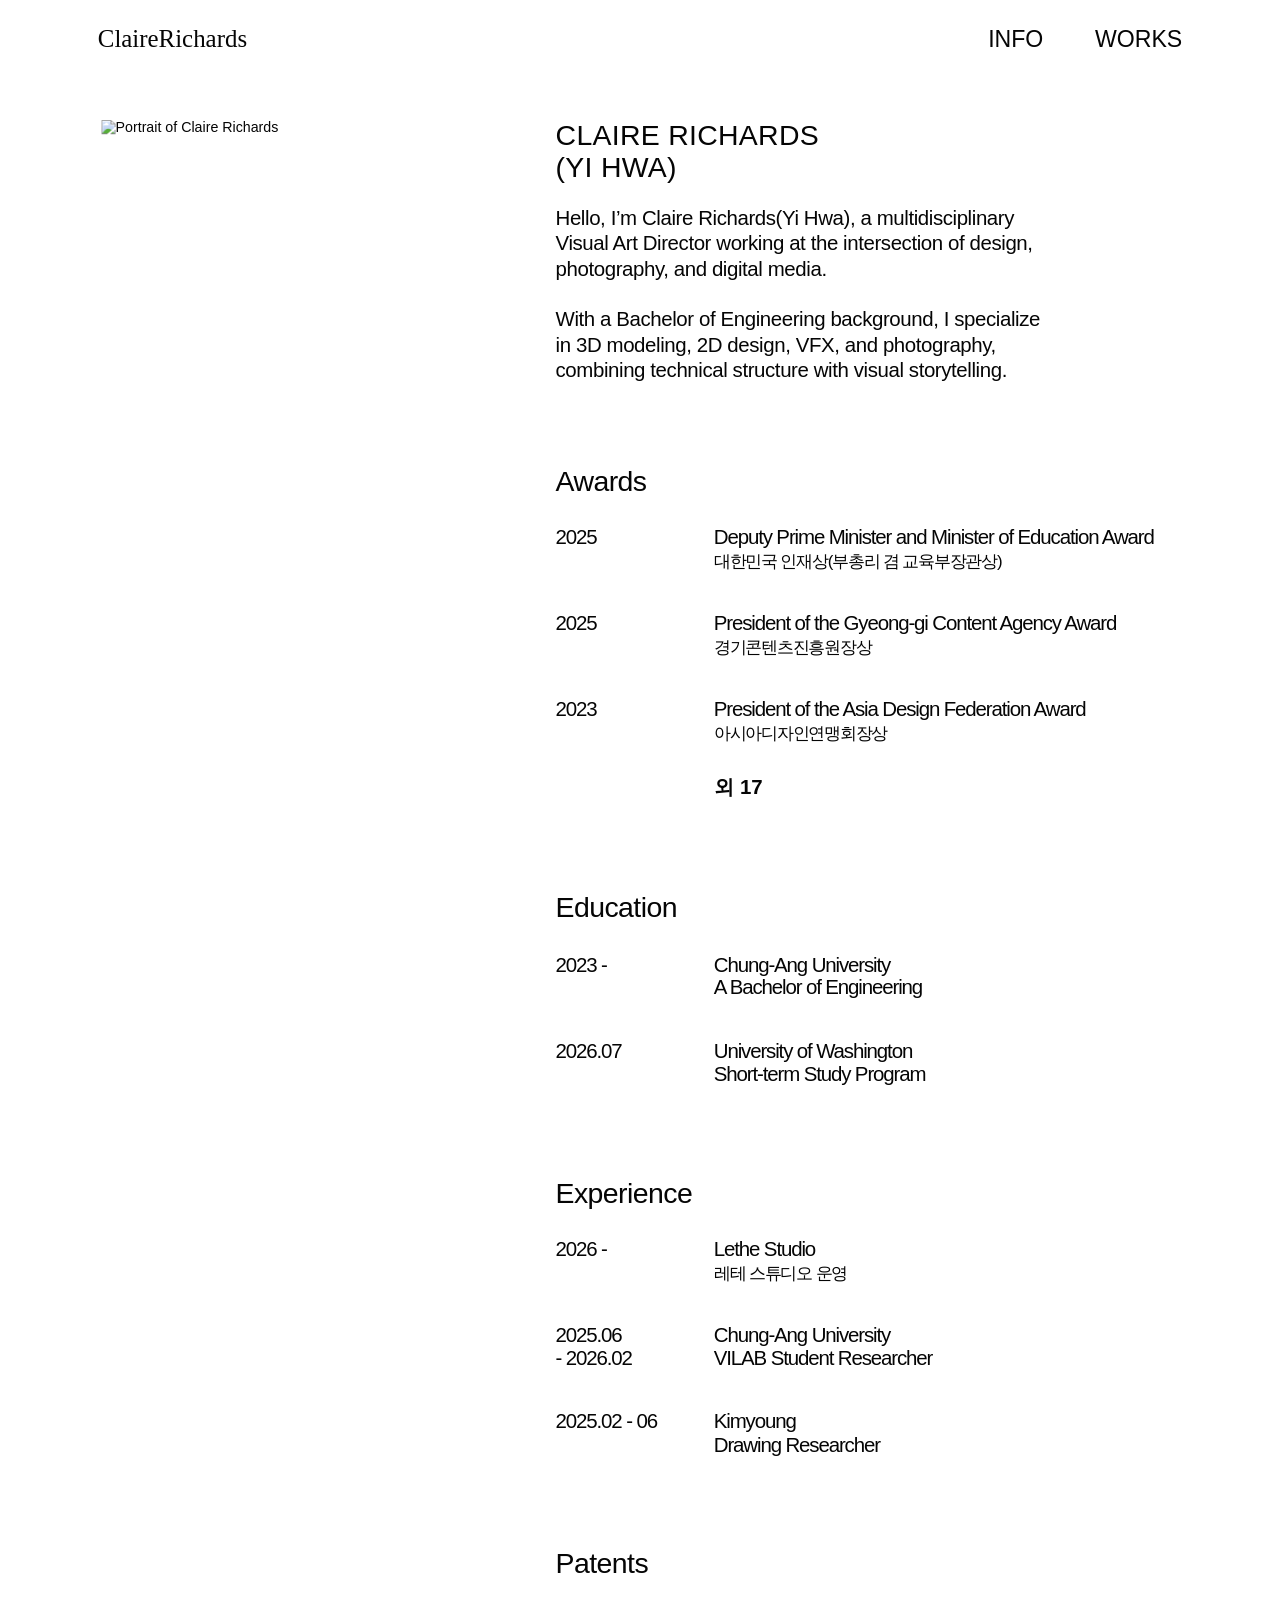
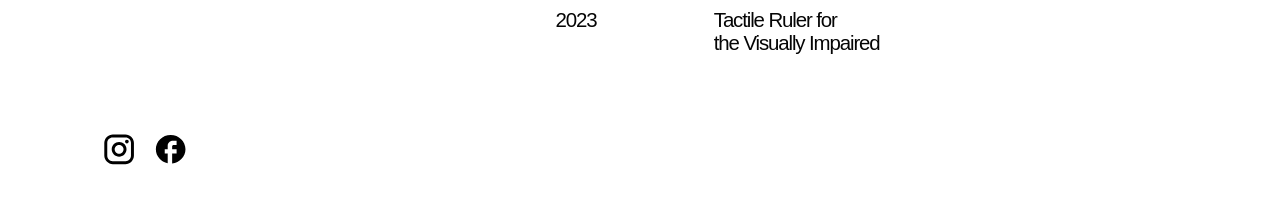
==== info.html @ 53870231 "Portfolio" ====
<!doctype html>
<html lang="ko">
<head>
  <meta charset="UTF-8" />
  <meta name="viewport" content="width=device-width, initial-scale=1.0" />
  <title>Info | Claire Richards</title>
  <meta name="description" content="Claire Richards profile, awards, education, experience, and patents." />
  <link rel="stylesheet" href="./styles.css" />
</head>

<body id="info">
  <div id="desktop-scale">
    <div id="page">
      <header id="top">
        <a id="logo" href="./index.html" aria-label="Claire Richards Home">ClaireRichards</a>

        <nav id="menu" aria-label="Main navigation">
          <a href="./info.html">INFO</a>
          <a href="./works.html">WORKS</a>
        </nav>
      </header>

      <main id="info-main">
        <section id="profile">
          <img
            id="profile-photo"
            src="./assets/images/info-profile.jpg"
            alt="Portrait of Claire Richards"
          />

          <div id="profile-text">
            <h1>CLAIRE RICHARDS<br />(YI HWA)</h1>

            <p>Hello, I’m Claire Richards(Yi Hwa), a multidisciplinary Visual Art Director working at the intersection of design, photography, and digital media.</p>

            <p>With a Bachelor of Engineering background, I specialize in 3D modeling, 2D design, VFX, and photography, combining technical structure with visual storytelling.</p>
          </div>
        </section>

        <section id="info-list">
          <h2>Awards</h2>

          <div class="row">
            <span>2025</span>
            <p>Deputy Prime Minister and Minister of Education Award<br /><em>대한민국 인재상(부총리 겸 교육부장관상)</em></p>
          </div>

          <div class="row">
            <span>2025</span>
            <p>President of the Gyeong-gi Content Agency Award<br /><em>경기콘텐츠진흥원장상</em></p>
          </div>

          <div class="row">
            <span>2023</span>
            <p>President of the Asia Design Federation Award<br /><em>아시아디자인연맹회장상</em></p>
          </div>

          <p id="more-awards">외 17</p>

          <h2>Education</h2>

          <div class="row">
            <span>2023 -</span>
            <p>Chung-Ang University<br />A Bachelor of Engineering</p>
          </div>

          <div class="row">
            <span>2026.07</span>
            <p>University of Washington<br />Short-term Study Program</p>
          </div>

          <h2>Experience</h2>

          <div class="row">
            <span>2026 -</span>
            <p>Lethe Studio<br /><em>레테 스튜디오 운영</em></p>
          </div>

          <div class="row">
            <span>2025.06<br />- 2026.02</span>
            <p>Chung-Ang University<br />VILAB Student Researcher</p>
          </div>

          <div class="row">
            <span>2025.02 - 06</span>
            <p>Kimyoung<br />Drawing Researcher</p>
          </div>

          <h2>Patents</h2>

          <div class="row">
            <span>2023</span>
            <p>Tactile Ruler for<br />the Visually Impaired</p>
          </div>
        </section>
      </main>

      <footer id="sub-footer">
        <div id="social-icons" aria-label="Social links">
          <a href="https://www.instagram.com/_awhiii/" target="_blank" rel="noopener" aria-label="Instagram">
            <img src="./assets/icons/instagram.svg" alt="Instagram" />
          </a>

          <a href="https://www.facebook.com/" target="_blank" rel="noopener" aria-label="Facebook">
            <img src="./assets/icons/facebook.svg" alt="Facebook" />
          </a>
        </div>

        <div id="footer-logo">Claire Richards</div>
      </footer>
    </div>
  </div>

  <script src="./scale.js"></script>
</body>
</html>
---- styles.css ----
/* =========================================================
   Claire Richards Portfolio
   - HTML 구조를 쉽게 보려고 id 위주로 작성함
   - 모바일 기본값 먼저 작성, 아래쪽 @media 안이 데스크탑
   - 폰트: Helvetica / Styalista / Pretendard만 사용
   - Styalista는 폰트 파일을 넣지 않았기 때문에, PC에 설치되어 있거나
     직접 웹폰트를 연결해야 실제로 적용됨
========================================================= */

@import url("https://cdn.jsdelivr.net/gh/orioncactus/pretendard/dist/web/static/pretendard.css");

#page {
  width: 1440px;
  max-width: none;
  min-height: 0;
  margin: 0 auto;
  background: #fff;
  overflow: visible;
  position: relative;
}
:root {
  --paper: #ffffff;
  --screen-bg: #e9e9e9;
  --black: #050505;
  --side: 27px;

  --font-en: "Helvetica", sans-serif;
  --font-kr: "Pretendard", sans-serif;
  --font-logo: "Staylista", serif;
}

* { box-sizing: border-box; }
html { scroll-behavior: smooth; }
body {
  margin: 0;
  color: var(--black);
  background: var(--screen-bg);
  font-family: var(--font-en), var(--font-kr);
}

a { color: inherit; text-decoration: none; }
a:hover { opacity: 0.6; }
img { display: block; }

/* 전체 모바일 종이 폭 */
#page {
  width: 100%;
  max-width: 390px;
  min-height: 100vh;
  margin: 0 auto;
  background: var(--paper);
  overflow: hidden;
}

/* 공통 상단 */
#top {
  display: flex;
  align-items: center;
  justify-content: space-between;
  padding: 77px var(--side) 0;
}

#logo {
  font-family: var(--font-logo);
  font-size: 19px;
  line-height: 1;
  letter-spacing: -0.055em;
}

#menu {
  display: flex;
  gap: 31px;
  align-items: center;
}

#menu a {
  font-family: var(--font-en);
  font-size: 16px;
  line-height: 1;
  letter-spacing: -0.035em;
}

/* =========================================================
   HOME / MOBILE
========================================================= */

#home-main {
  position: relative;
  padding: 43px var(--side) 0;
}

#home-title {
  margin: 0;
  font-family: var(--font-en);
  font-size: 31px;
  font-weight: 400;
  line-height: 1.26;
  letter-spacing: -0.04em;
}

#home-image {
  width: 226px;
  height: auto;
  margin: 19px 0 0 108px;
}

#home-text {
  width: 190px;
  margin: 17px 0 0 auto;
  font-family: var(--font-en);
  font-size: 31px;
  font-weight: 400;
  line-height: 1.29;
  letter-spacing: -0.02em;
  text-align: right;
}

#home-footer {
  padding: 41px 27px 11px;
}

#social-icons {
  display: flex;
  justify-content: flex-end;
  gap: 6px;
  margin-bottom: 15px;
}

#social-icons img {
  width: 24px;
  height: 24px;
}

#footer-logo {
  font-family: var(--font-logo);
  font-size: 60px;
  line-height: 0.82;
  letter-spacing: -0.058em;
  white-space: nowrap;
}

/* =========================================================
   INFO / MOBILE
========================================================= */

#info-main {
  padding-top: 46px;
}

#profile {
  padding: 0 var(--side);
}

#profile-photo {
  width: 315px;
  height: auto;
  margin: 0 auto;
}

#profile h1 {
  margin: 18px 0 22px;
  font-family: var(--font-en);
  font-size: 33px;
  font-weight: 400;
  line-height: 1.13;
  letter-spacing: 0em;
}

#profile p {
  max-width: 280px;
  margin: -5px 0 18px;
  font-family: var(--font-en), var(--font-kr);
  font-size: 17px;
  line-height: 1.3;
  letter-spacing: 0em;
}

#info-list {
  padding: 31px var(--side) 0;
}

#info-list h2 {
  margin: 40px 0 22px;
  font-family: var(--font-en);
  font-size: 33px;
  font-weight: 400;
  line-height: 1.3;
  letter-spacing: 0em;
}

#info-list h2:first-child {
  margin-top: 0;
  text-align: right;
}

#info-list h2:nth-of-type(3) {
  margin-top: 65px;
  text-align: right;
}

#info-list h2:nth-of-type(4) {
  margin-top: 65px;
}

.row {
  display: grid;
  grid-template-columns: 92px 1fr;
  gap: 8px;
  margin-bottom: 30px;
}

.row span,
.row p {
  margin: 0px;
  font-family: var(--font-en), var(--font-kr);
  font-size: 16px;
  line-height: 1.4;
  letter-spacing: 0em;
}

.row p { text-align: right; }

.row em {
  display: block;
  margin-top: 3px;
  font-family: var(--font-kr);
  font-style: normal;
  font-size: 14px;
  font-weight: 500;
}

#more-awards {
  margin: 0px 0px 28px;
  text-align: right;
  font-family: var(--font-kr);
  font-size: 14px;
  font-weight: 600;
}

#sub-footer {
  padding: 44px 20px 14px var(--side);
}

#sub-footer #footer-logo{
  font-size: 58px;
  font-family: var(--font-logo);
  font-size: 60px;
  line-height: 0.82;
  letter-spacing: -0.054em;
  white-space: nowrap;
}

/* =========================================================
   WORKS / MOBILE
========================================================= */

#works-main {
  padding: 35px 0 0;
}

#works-main h1 {
  margin: 0 0 34px var(--side);
  font-family: var(--font-en);
  font-size: 30px;
  font-weight: 500;
  line-height: 1;
  letter-spacing: 0.04em;
}

.work-card {
  margin: 0 0 66px;
  text-align: center;
}

.work-card img {
  width: 100%;
  height: auto;
}

.work-card p {
  margin: 12px 0 0;
  font-family: var(--font-en);
  font-size: 12px;
  line-height: 1.2;
  letter-spacing: -0.035em;
}

#muzigae img {
  width: 241px;
  margin: 0 auto;
}

#muzigae h2 {
  margin: -30px 0 6px;
  font-family: var(--font-logo);
  font-size: 27px;
  font-weight: 400;
  line-height: 1;
  letter-spacing: 0.02em;
}

#remind img {
  width: 241px;
  margin: 0 auto;
}

#sub-footer #footer-logo{
  font-size: 58px;
  font-family: var(--font-logo);
  font-size: 60px;
  line-height: 0.82;
  letter-spacing: -0.054em;
  white-space: nowrap;
}

/* =========================================================
   VIDEO THUMBNAIL / MODAL
   - 모바일/데스크탑 공통
========================================================= */

.video-thumb {
  position: relative;
  display: block;
  width: 100%;
  padding: 0;
  border: 0;
  background: transparent;
  cursor: pointer;
  font: inherit;
  color: inherit;
}

#video-frame {
  width: min(92vw, 1280px);
  height: auto;
  aspect-ratio: 16 / 9;
  border: 0;
  background: #000;
}

.video-thumb img {
  width: 100%;
  height: auto;
  display: block;
}

.video-thumb span {
  position: absolute;
  inset: 0;

  display: flex;
  align-items: center;
  justify-content: center;

  font-family: var(--font-en);
  font-size: 14px;
  letter-spacing: 0.04em;
  color: #fff;

  background: rgba(0, 0, 0, 0.32);
  opacity: 0;
  transition: opacity 0.25s ease;
}

.video-thumb:hover span {
  opacity: 1;
}

/* 모바일은 hover가 없으니까 글자가 항상 너무 거슬리면 opacity 0 유지.
   눌러서 재생만 되게 둠. */
@media (max-width: 1023px) {
  .video-thumb span {
    font-size: 12px;
  }
}

/* 영상 모달 */
#video-modal {
  position: fixed;
  inset: 0;
  z-index: 9999;

  display: none;
  align-items: center;
  justify-content: center;

  padding: 24px;
  background: rgba(0, 0, 0, 0.86);
}

#video-modal.is-open {
  display: flex;
}

#video-player {
  width: min(100%, 1080px);
  max-height: 82vh;
  background: #000;
}

#video-close {
  position: fixed;
  top: 24px;
  right: 28px;
  z-index: 10000;

  border: 0;
  background: transparent;
  color: #fff;

  font-family: Helvetica, sans-serif;
  font-size: 42px;
  line-height: 1;
  cursor: pointer;
}

#video-close:hover {
  opacity: 0.6;
}


/* =========================================================
   작은 모바일 보정
========================================================= */

@media (max-width: 374px) {
  :root { --side: 24px; }
  #home-title, #home-text { font-size: 29px; }
  #home-image { width: 218px; margin-left: auto; }
  #footer-logo { font-size: 55px; }
  #profile-photo { width: 100%; }
}

/* =========================================================
   DESKTOP
   1024px 이상에서 데스크탑 디자인으로 변경
========================================================= */

/* =========================================================
   DESKTOP
   - 1440px 피그마 캔버스를 기준으로 배치
   - 창이 작아지면 #page 전체가 scale로 같이 줄어듦
   - 데스크탑 내부에서 글자/사진이 따로 움직이지 않음
========================================================= */

@media (min-width: 1024px) {
  body {
    background: #fff;
    overflow-x: visible;
  }

  #desktop-scale {
    width: 100%;
    display: flex;
    justify-content: center;
    overflow: visible;
  }

  #page {
    width: 1440px;
    max-width: none;
    min-height: 0;
    margin: 0;
    background: #fff;
    position: relative;
    overflow: visible;
  }

  #top {
    display: flex;
    align-items: center;
    justify-content: space-between;
    padding: 30px 30px 0;
  }

  #logo {
    font-size: 28px;
    letter-spacing: 0em;
  }

  #menu {
    display: flex;
    gap: 58px;
    align-items: center;
  }

  #menu a {
    font-size: 26px;
    letter-spacing: 0em;
  }

  /* ================= HOME / DESKTOP ================= */

  #home #page {
    height: 800px;
    overflow: visible;
  }

  #home-main {
    padding: 0;
    position: static;
  }

  #home-title {
    position: absolute;
    left: 31px;
    top: 360px;
    margin: 0;
    font-size: 35px;
    font-weight: 400;
    line-height: 1.13;
    letter-spacing: 0.02em;
  }

  #home-image {
    position: absolute;
    right: 29px;
    top: 150px;
    width: 400px;
    height: auto;
    margin: 0;
  }

  #home-text {
    position: absolute;
    left: auto;
    right: 460px;
    top: 363px;
    width: 150px;
    height: 75px;
    margin: 0;
    padding: 0;
  
    font-size: 14px;
    font-weight: 400;
    line-height: 1.28;
    letter-spacing: -0.035em;
    text-align: right;
    white-space: nowrap;
    overflow: visible;
  }

  #home-footer {
    position: absolute;
    left: 32px;
    bottom: 55px;
    padding: 0;
  }

  #home-footer #footer-logo {
    display: none;
  }

  #home-footer #social-icons {
    display: flex;
    justify-content: flex-start;
    position: absolute;
    left: 0;
    top: -5px;
    gap: 18px;
    margin: 0;
  }

  #home-footer #social-icons img {
    width: 43px;
    height: 43px;
  }

  /* ================= INFO / DESKTOP ================= */

  #info #page {
    height: 2048px;
    overflow: visible;
  }

/* INFO 전체 영역은 좌표 고정용으로만 사용 */
#info-main {
  position: static;
  padding: 0;
}

/* 프로필 사진 + 소개글 묶음 */
#profile {
  position: absolute;
  left: 34px;
  top: 135px;

  display: grid;
  grid-template-columns: 455px 560px;
  gap: 56px;

  width: 1110px;
  padding: 0;
}

#profile-photo {
  width: 455px;
  height: auto;
  margin: 0;
}

#profile-text {
  width: 560px;
}

#profile h1 {
  margin: 0 0 24px;

  font-size: 32px;
  font-weight: 400;
  line-height: 1.12;
  letter-spacing: 0.01em;
}

#profile p {
  width: 560px;
  max-width: none;
  margin: 0 0 28px;

  font-size: 23px;
  line-height: 1.25;
  letter-spacing: -0.02em;
}

/* Awards / Education / Experience / Patents 전체 리스트 */
#info-list {
  position: absolute;
  left: 545px;
  top: 405px;

  width: 680px;
  margin: 0;
  padding: 0;
}

#info-list h2,
#info-list h2:first-child,
#info-list h2:nth-of-type(3),
#info-list h2:nth-of-type(4) {
  margin: 48px 0 30px;

  text-align: left;
  font-size: 32px;
  font-weight: 400;
  line-height: 1.3;
  letter-spacing: -0.02em;
}

#info-list h2:first-child {
  margin-top: 17%;
}

#info-list h2:nth-of-type(2),
#info-list h2:nth-of-type(3),
#info-list h2:nth-of-type(4) {
  margin-top: 100px;
}

.row {
  display: grid;
  grid-template-columns: 160px 1fr;
  gap: 18px;

  margin-bottom: 46px;
}

.row span,
.row p {
  margin: 0;

  font-size: 23px;
  line-height: 1.12;
  letter-spacing: -0.055em;
}

.row p {
  text-align: left;
}

.row em {
  display: block;
  margin-top: 3px;

  font-size: 19px;
  line-height: 1.15;
  font-style: normal;
}

#more-awards {
  margin: -12px 0 58px 178px;

  text-align: left;
  font-size: 23px;
}

/* INFO 하단 아이콘 */
#info #sub-footer {
  position: absolute;
  left: 34px;
  bottom: 60px;
  padding: 0;
}

#info #sub-footer #footer-logo {
  display: none;
}

#info #social-icons {
  display: flex;
  justify-content: flex-start;
  gap: 18px;
  margin: 0;
}

#info #social-icons img {
  width: 40px;
  height: 40px;
}

  /* ================= WORKS / DESKTOP ================= */

  #works #page {
    height: 2048px;
    overflow: visible;
  }

  #works #top {
    padding: 28px 30px 0;
  }

  #works #logo {
    font-size: 34px;
  }

  #works #menu {
    gap: 58px;
  }

  #works #menu a {
    font-size: 30px;
  }

  #works-main {
    padding-top: 108px;
  }

  #works-main h1 {
    display: none;
  }

  #works-main :nth-of-type(2),
  #works-main :nth-of-type(3),
  #works-main :nth-of-type(4),
  #works-main :nth-of-type(5),
  #works-main :nth-of-type(6){
    padding-top: 5%;
  }

  .work-card {
    width: 800px;
    margin: 0 auto 132px;
    text-align: center;
  }

  .work-card img {
    width: 800px;
    height: auto;
    margin: 0 auto;
  }

  .work-card p {
    margin: 12px 0 0;
    font-size: 24px;
    line-height: 1.2;
    letter-spacing: -0.035em;
    text-align: center;
  }

  #muzigae {
    margin-bottom: 132px;
  }

  #muzigae img {
    width: 480px;
  }

  #remind img {
    width: 480px;
  }

  #works #sub-footer {
    padding: 0 0 34px;
    text-align: center;
  }

  #works #sub-footer #footer-logo {
    display: none;
  }

  #works #social-icons {
    display: flex;
    justify-content: center;
    gap: 14px;
    margin: 0;
  }

  #works #social-icons img {
    width: 44px;
    height: 44px;
  }
}
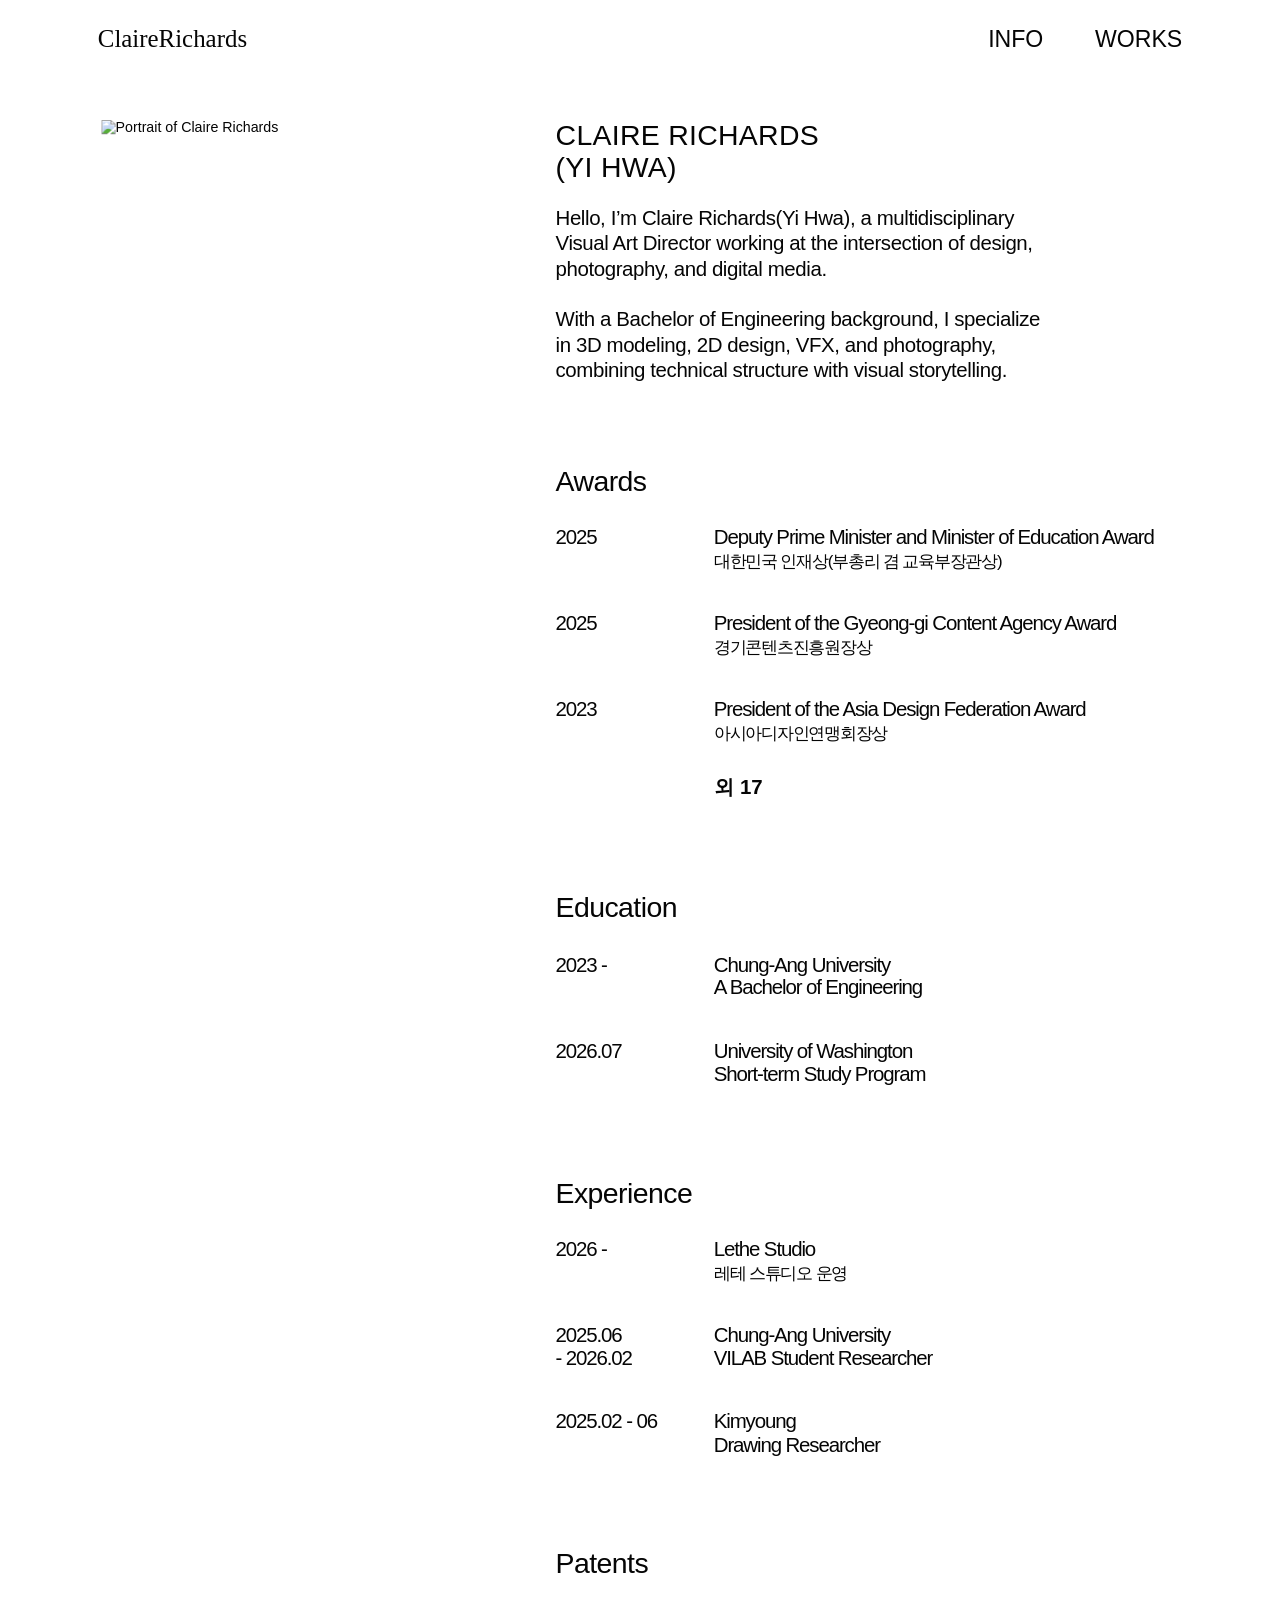
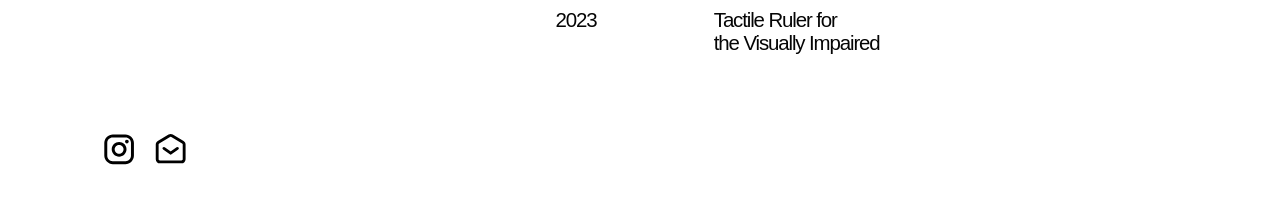
==== commit 3dbe2d13: "Repalce Email" ====
--- a/info.html
+++ b/info.html
@@ -101,8 +101,8 @@
             <img src="./assets/icons/instagram.svg" alt="Instagram" />
           </a>
 
-          <a href="https://www.facebook.com/" target="_blank" rel="noopener" aria-label="Facebook">
-            <img src="./assets/icons/facebook.svg" alt="Facebook" />
+          <a href="mailto:awhiii.vd@email.com" aria-label="Email">
+            <img id="email-icon" src="./assets/icons/email.svg" alt="Email" />
           </a>
         </div>
 
--- a/styles.css
+++ b/styles.css
@@ -139,6 +139,11 @@
   white-space: nowrap;
 }
 
+#email-icon {
+  transform: translateY(-0.3px) scale(0.91);
+  transform-origin: center;
+}
+
 /* =========================================================
    INFO / MOBILE
 ========================================================= */
@@ -250,6 +255,12 @@
   white-space: nowrap;
 }
 
+#email-icon {
+  transform: translateY(-0.3px) scale(0.91);
+  transform-origin: center;
+}
+
+
 /* =========================================================
    WORKS / MOBILE
 ========================================================= */
@@ -312,6 +323,12 @@
   letter-spacing: -0.054em;
   white-space: nowrap;
 }
+
+#email-icon {
+  transform: translateY(-0.3px) scale(0.91);
+  transform-origin: center;
+}
+
 
 /* =========================================================
    VIDEO THUMBNAIL / MODAL
@@ -566,6 +583,11 @@
     height: 43px;
   }
 
+  #email-icon {
+    transform: translateY(-0.3px) scale(0.91);
+    transform-origin: center;
+  }
+
   /* ================= INFO / DESKTOP ================= */
 
   #info #page {
@@ -717,6 +739,11 @@
   height: 40px;
 }
 
+#email-icon {
+  transform: translateY(-0.5px) scale(0.91);
+  transform-origin: center;
+}
+
   /* ================= WORKS / DESKTOP ================= */
 
   #works #page {
@@ -808,4 +835,10 @@
     width: 44px;
     height: 44px;
   }
+
+  #email-icon {
+    transform: translateY(-1px) scale(0.91);
+    transform-origin: center;
+  }
+
 }
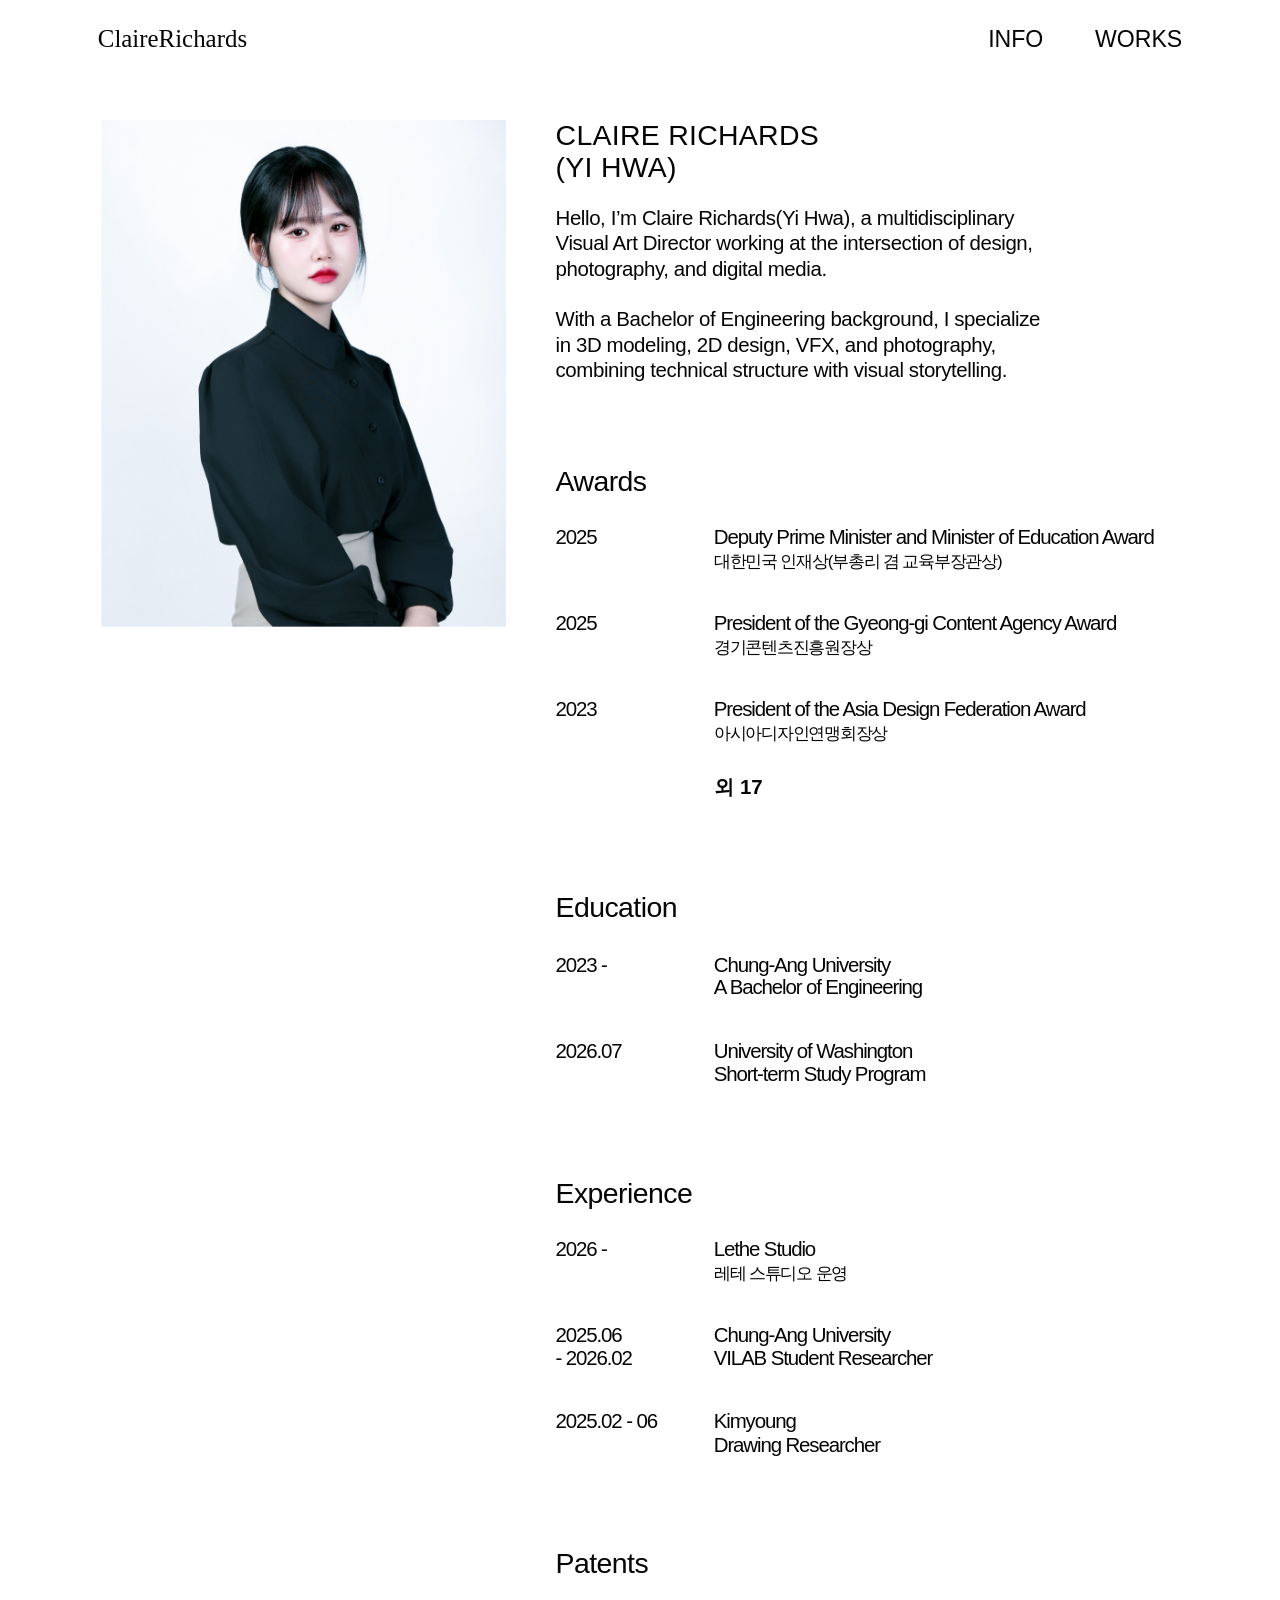
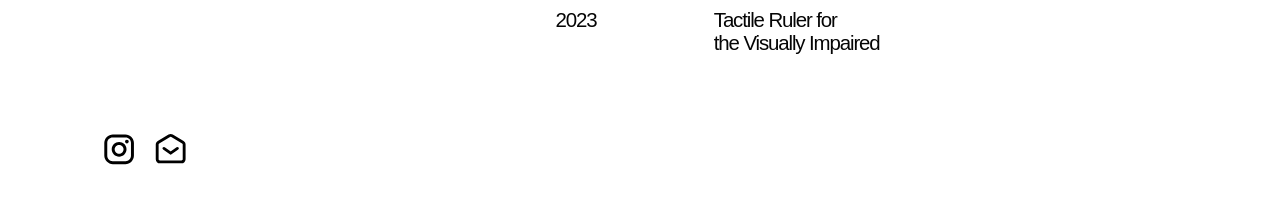
==== commit ea94a953: "Add web font" ====
--- a/info.html
+++ b/info.html
@@ -24,7 +24,7 @@
         <section id="profile">
           <img
             id="profile-photo"
-            src="./assets/images/info-profile.jpg"
+            src="./assets/images/info-profile.webp"
             alt="Portrait of Claire Richards"
           />
 
--- a/styles.css
+++ b/styles.css
@@ -6,6 +6,13 @@
    - Styalista는 폰트 파일을 넣지 않았기 때문에, PC에 설치되어 있거나
      직접 웹폰트를 연결해야 실제로 적용됨
 ========================================================= */
+@font-face {
+  font-family: "Stalysta";
+  src: url("./assets/fonts/Stalysta.ttf") format("ttf");
+  font-weight: 400;
+  font-style: normal;
+  font-display: swap;
+}
 
 @import url("https://cdn.jsdelivr.net/gh/orioncactus/pretendard/dist/web/static/pretendard.css");
 
@@ -26,7 +33,7 @@
 
   --font-en: "Helvetica", sans-serif;
   --font-kr: "Pretendard", sans-serif;
-  --font-logo: "Staylista", serif;
+  --font-logo: "Stalysta", serif;
 }
 
 * { box-sizing: border-box; }
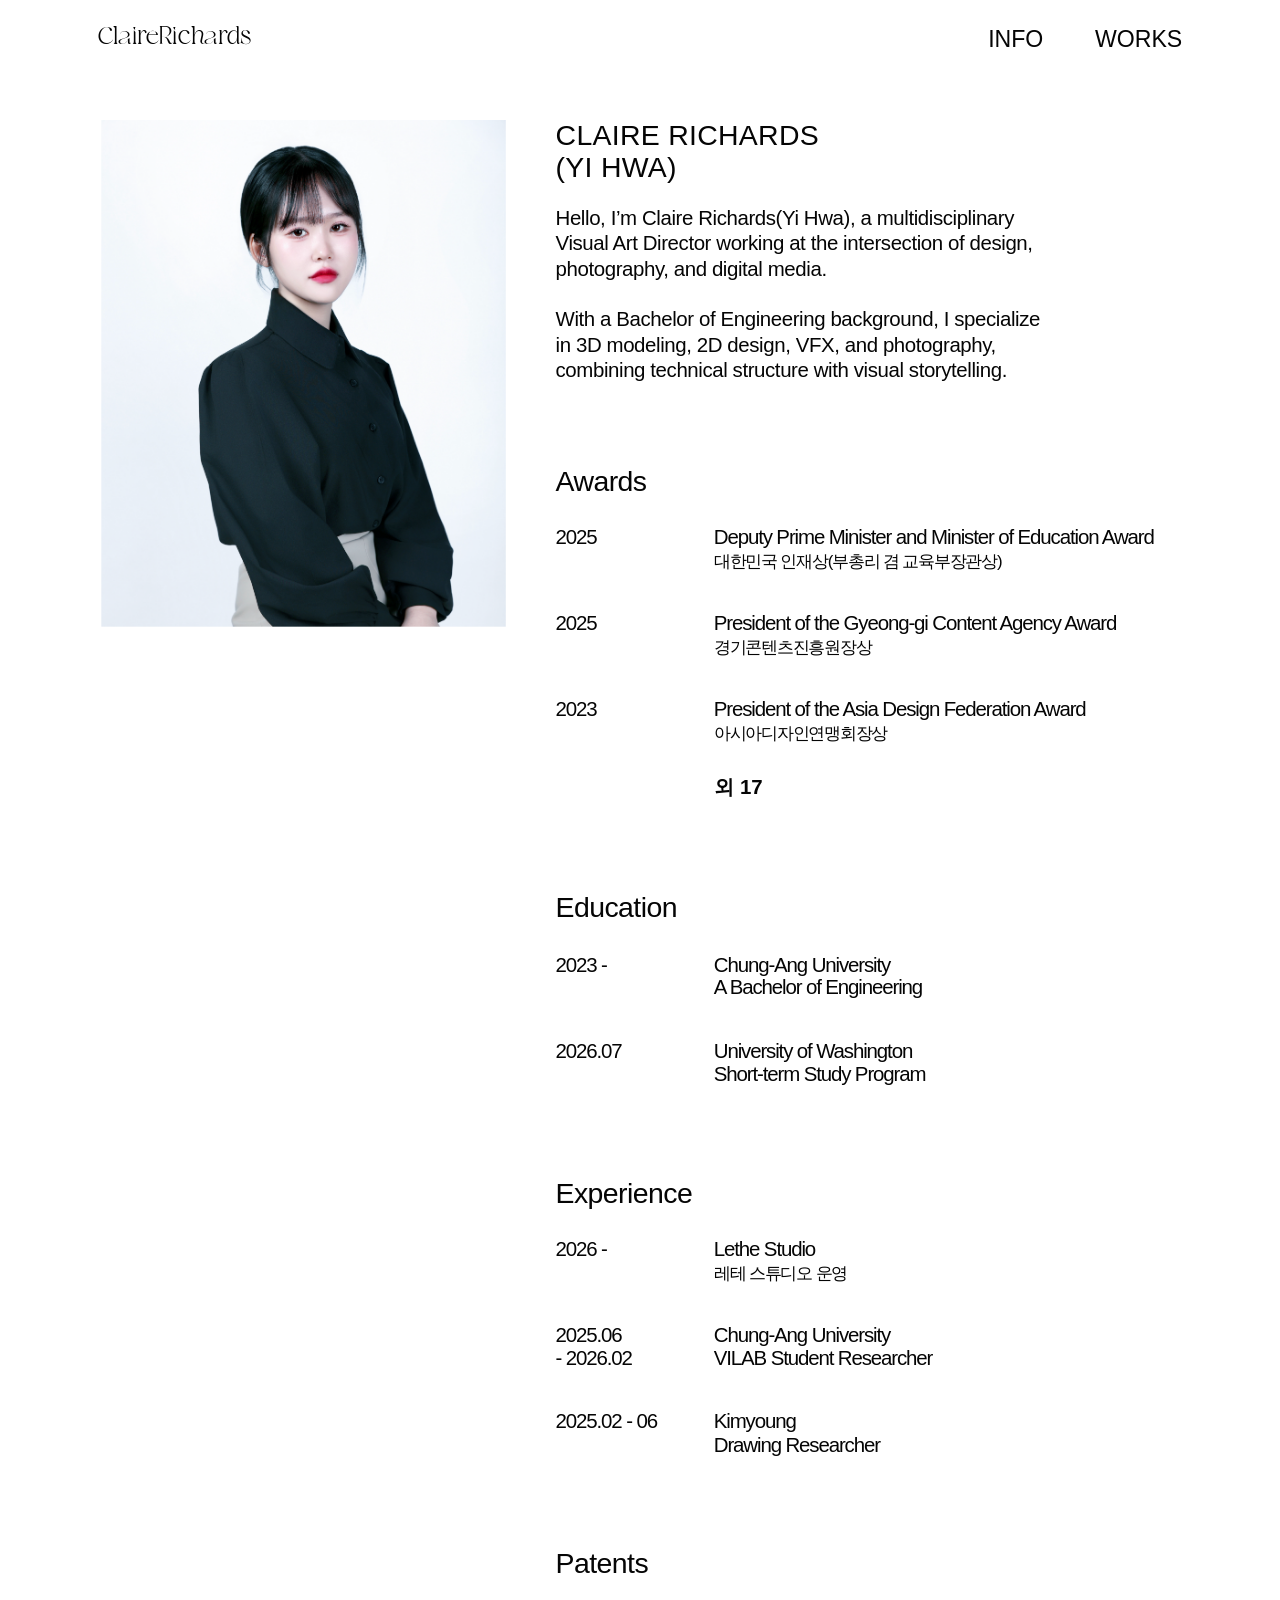
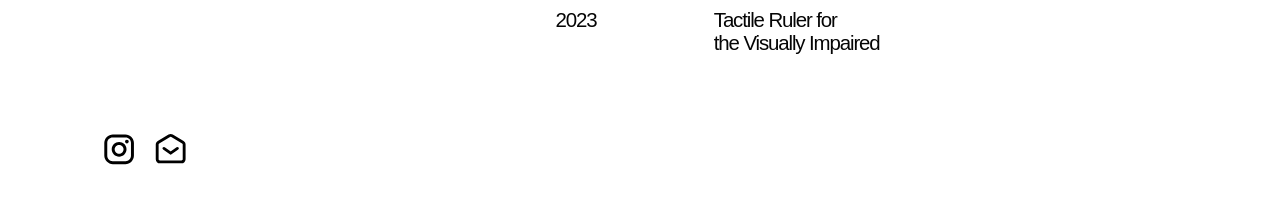
==== commit edb11bc2: "Email Change" ====
--- a/info.html
+++ b/info.html
@@ -101,7 +101,7 @@
             <img src="./assets/icons/instagram.svg" alt="Instagram" />
           </a>
 
-          <a href="mailto:awhiii.vd@email.com" aria-label="Email">
+          <a href="mailto:awhiii.vd@gmail.com" aria-label="Email">
             <img id="email-icon" src="./assets/icons/email.svg" alt="Email" />
           </a>
         </div>
--- a/styles.css
+++ b/styles.css
@@ -8,7 +8,7 @@
 ========================================================= */
 @font-face {
   font-family: "Stalysta";
-  src: url("./assets/fonts/Stalysta.ttf") format("ttf");
+  src: url("./assets/fonts/Stalysta.ttf") format("truetype");
   font-weight: 400;
   font-style: normal;
   font-display: swap;
